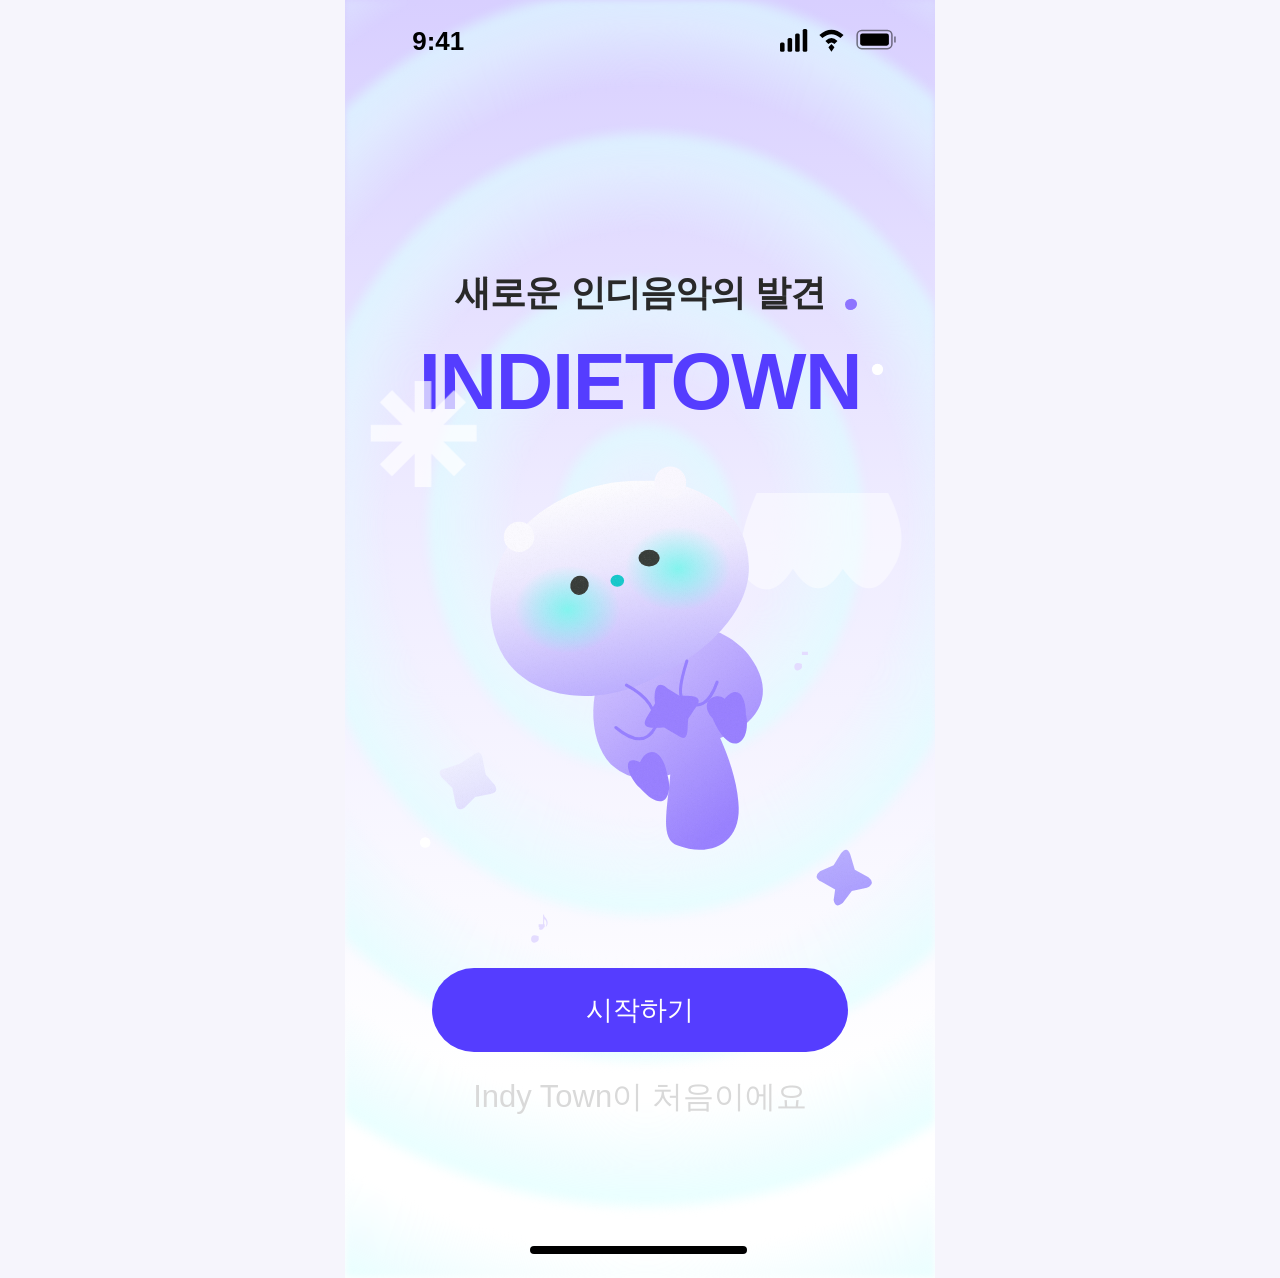
==== index.html @ c74fb6a5 "Recover complete Indietown screens and linked Buyer flow" ====
<!doctype html>
<html lang="ko">
<head>
  <meta charset="utf-8">
  <meta name="viewport" content="width=device-width, initial-scale=1">
  <meta name="theme-color" content="#ddd7ff">
  <title>INDIETOWN — 새로운 인디음악의 발견</title>
  <link rel="stylesheet" href="styles.css">
</head>
<body>
<main class="phone" aria-label="인디타운 시작 화면">
  <div class="rings" aria-hidden="true"></div>
  <header class="status" aria-hidden="true">
    <span>9:41</span>
    <svg width="78" height="17" viewBox="0 0 78 17" fill="currentColor"><rect x="0" y="9" width="3" height="6" rx="1"/><rect x="5" y="6" width="3" height="9" rx="1"/><rect x="10" y="3" width="3" height="12" rx="1"/><rect x="15" y="0" width="3" height="15" rx="1"/><path d="M26 4q8-7 16 0l-2 2q-6-5-12 0zm4 4q4-4 8 0l-2 2q-2-2-4 0zm2 4 2-2 2 2-2 3z"/><rect x="51" y="1" width="23" height="12" rx="3" fill="none" stroke="currentColor" stroke-opacity=".5"/><rect x="53" y="3" width="19" height="8" rx="1.5"/><path d="M76 5v4" stroke="currentColor" stroke-opacity=".5"/></svg>
  </header>
  <section class="heading">
    <h1>새로운 인디음악의 발견</h1>
    <p>INDIETOWN</p>
  </section>
  <svg class="art" viewBox="0 0 390 350" role="img" aria-label="별을 안고 떠 있는 보라색 인디타운 캐릭터">
    <defs>
      <linearGradient id="head" x1=".35" y1="0" x2=".6" y2="1"><stop stop-color="#fff"/><stop offset=".4" stop-color="#ece8ff"/><stop offset="1" stop-color="#b9aaff"/></linearGradient>
      <linearGradient id="body" x2=".6" y2="1"><stop stop-color="#d8ccff"/><stop offset="1" stop-color="#9981ff"/></linearGradient>
      <radialGradient id="blush"><stop stop-color="#79f8ee" stop-opacity=".9"/><stop offset="1" stop-color="#79f8ee" stop-opacity="0"/></radialGradient>
      <linearGradient id="star" x2="1" y2="1"><stop stop-color="#f2f3ff"/><stop offset="1" stop-color="#a89aff"/></linearGradient>
      <filter id="grain"><feTurbulence baseFrequency=".8" numOctaves="3" seed="7"/><feColorMatrix type="saturate" values="0"/><feComponentTransfer><feFuncA type="linear" slope=".1"/></feComponentTransfer><feComposite in2="SourceAlpha" operator="in"/><feBlend in="SourceGraphic" mode="soft-light"/></filter>
    </defs>
    <g opacity=".7" fill="#fff"><path d="M46 6h11v21l15-15 8 8-15 15h22v11H65l15 15-8 8-15-15v22H46V54L31 69l-8-8 15-15H17V35h21L23 20l8-8 15 15z"/><path d="M272 80q-17 39-7 56 16 18 31-6 17 26 33 0 18 26 33 0 13-19-3-50z" opacity=".7"/></g>
    <circle cx="335" cy="-45" r="3.5" fill="#8e75ff"/><circle cx="352" cy="-2" r="3.5" fill="white"/>
    <g filter="url(#grain)">
      <path d="M175 186c-16 27-14 62 4 76 12 9 24 8 36 4-2 24-7 43 5 47 21 8 43-1 40-29-1-14-7-31-12-42 24-9 35-26 24-47-8-16-23-23-35-27z" fill="url(#body)"/>
      <path d="M111 110c-21 28-19 67 1 87 19 19 53 22 82 10 35-14 73-43 73-78 0-38-35-58-69-57-34-1-65 12-87 38z" fill="url(#head)"/>
      <circle cx="115" cy="109" r="10" fill="#fbfaff"/><circle cx="215" cy="73" r="10.5" fill="#faf8ff"/>
      <ellipse cx="147" cy="157" rx="35" ry="29" fill="url(#blush)"/><ellipse cx="220" cy="130" rx="35" ry="28" fill="url(#blush)"/>
      <ellipse cx="155" cy="141" rx="6" ry="6.5" transform="rotate(30 155 141)" fill="#383d39"/><ellipse cx="201" cy="123" rx="7" ry="5.5" fill="#383d39"/><ellipse cx="180" cy="138" rx="4.5" ry="4" fill="#15c8cb"/>
      <path d="M186 207q21 11 19 28-8 15-26 0m47-44q-8 25-1 26 13 10 21-12" fill="none" stroke="#9780ff" stroke-width="2" stroke-linecap="round"/>
      <path d="M213 209c-8-7-9 4-8 10l-6 10c-4 8 7 6 12 6l10 6c7 4 5-7 6-12l6-9c4-7-7-6-12-6z" fill="#9980ff"/>
      <path d="M243 229c-10-11 2-18 8-13 10-11 14 1 14 10 4 19-10 31-22 3zM195 258c-13-6-8 10 0 17 17 19 22 3 18-9-3-17-13-19-18-8z" fill="#9980ff"/>
      <path d="m76 259 9-6q5-4 6 3l2 10 6 7q3 5-3 6l-10 2-7 7q-5 3-6-3l-2-10-7-7q-4-5 3-6zM324 342l-9-5q-6-3-1-7l9-4 5-8q4-5 6 1l3 10 9 5q5 4-1 7l-10 2-6 8q-5 4-6-2z" fill="url(#star)"/>
    </g>
    <g fill="#e4dcff"><path d="M302 185v8q-5-2-5 2c0 4 6 2 5-1v-7h4v-2zM128 365v8q-5-2-5 2c0 4 6 2 5-1v-7h4v-2z"/></g>
    <circle cx="53" cy="311" r="3.5" fill="#fff"/>
  </svg>
  <span class="dot dot-purple" aria-hidden="true"></span><span class="dot dot-white" aria-hidden="true"></span>
  <span class="music" aria-hidden="true">♪</span>
  <nav class="actions" aria-label="시작 메뉴">
    <a class="start-button" id="start" href="join.html">시작하기</a>
    <a class="new-user" href="join.html">Indy Town이 처음이에요</a>
  </nav>
  <div class="home-indicator" aria-hidden="true"></div>
</main>

</body>
</html>
---- styles.css ----
* { box-sizing: border-box; }
:root { font-family: Arial, 'Apple SD Gothic Neo', 'Noto Sans KR', sans-serif; color: #292929; background: #f6f5fc; }
body { margin: 0; min-height: 100svh; display: grid; place-items: center; }
.phone { width: min(100%, 590px); aspect-ratio: 590 / 1278; position: relative; overflow: hidden; isolation: isolate; container-type: inline-size; background: #fff; }
.rings { position: absolute; inset: 0; z-index: -1; background: linear-gradient(180deg, #d8cfff 0%, #eeebff 39%, #fff 84%); }
.rings::after { content: ''; position: absolute; inset: 0; background: repeating-radial-gradient(ellipse 73% 38% at 51% 41%, transparent 0%, #e3fcff8a 13%, #dcffff9c 19%, transparent 22%, transparent 30%); filter: blur(3px); }
.status { position: absolute; top: 2.25%; left: 11.4%; right: 6.2%; display: flex; justify-content: space-between; align-items: center; color: #000; font-size: 4.4cqw; font-weight: 600; line-height: 1; }
.status svg { width: 20cqw; height: auto; }
.heading { position: absolute; top: 21.15%; width: 100%; text-align: center; }
h1 { margin: 0; font-size: 6.1cqw; font-weight: 700; line-height: 1.3; letter-spacing: -.14cqw; }
.heading p { margin: 4.3cqw 0 0; font-size: 13.5cqw; font-weight: 800; line-height: 1; letter-spacing: -.22cqw; color: #553dff; }
.art { position: absolute; top: 29.1%; left: 0; width: 100%; height: auto; overflow: visible; }
.dot { position: absolute; width: 1.85cqw; height: 1.85cqw; border-radius: 50%; }
.dot-purple { top: 23.4%; left: 84.8%; background: #8d74ff; }
.dot-white { top: 28.5%; left: 89.3%; background: white; }
.music { position: absolute; top: 70.8%; left: 32.4%; color: #e4dcff; font-size: 4.7cqw; }
.actions { position: absolute; top: 75.75%; left: 14.75%; width: 70.5%; display: flex; flex-direction: column; align-items: center; gap: 4.2cqw; }
button { font: inherit; cursor: pointer; -webkit-tap-highlight-color: transparent; }
.actions > .start-button { width: 100%; height: 14.25cqw; border: 0; border-radius: 999px; background: #553dff; color: white; font-size: 4.5cqw; }
.new-user { padding: 0; border: 0; background: transparent; white-space: nowrap; color: #d9d9d9; font-size: 5.25cqw; line-height: 1.3; }
button:focus-visible { outline: 3px solid #1c887f; outline-offset: 5px; }
.actions > .start-button:active { background: #4830e8; }
.home-indicator { position: absolute; bottom: 1.85%; left: 31.3%; width: 36.8%; height: .62%; border-radius: 999px; background: #000; }
dialog { width: min(85%, 360px); border: 0; border-radius: 24px; padding: 28px; text-align: center; color: #292929; }
dialog::backdrop { background: #30265a66; }
dialog h2 { color: #553dff; }
dialog p { line-height: 1.7; }
dialog button { border: 0; border-radius: 20px; padding: 10px 24px; background: #553dff; color: white; }

/* Role introduction screen, recreated from the supplied image. */
a.new-user { text-decoration: none; }
a:focus-visible { outline: 3px solid #1c887f; outline-offset: 5px; }
.join-panel { position: absolute; top: 9.55%; left: 4.9%; width: 90.2%; bottom: 0; padding: 12.2cqw 6.3cqw 0; border-radius: 5.1cqw 5.1cqw 0 0; background: #fbfaff; }
.join-panel h1 { text-align: center; color: #553dff; font-size: 8.5cqw; line-height: 1.15; font-weight: 800; letter-spacing: -.15cqw; }
.join-question { margin: 3.2cqw -2cqw 7.4cqw; text-align: center; font-size: 5.1cqw; font-weight: 600; line-height: 1.3; letter-spacing: -.13cqw; white-space: nowrap; }
.role-list { display: flex; flex-direction: column; gap: 4.55cqw; }
.role-card { position: relative; height: 43.2cqw; overflow: hidden; border-radius: 2.6cqw; color: #fff; isolation: isolate; }
.listener { background: linear-gradient(155deg, #71fff0 0%, #20d5d3 55%, #0fb8c0 100%); }
.artist { background: linear-gradient(165deg, #14c9c5 0%, #39b8dd 45%, #9680ff 100%); }
.buyer { background: linear-gradient(155deg, #6443ff 0%, #795cff 58%, #9b85ff 100%); }
.role-copy { position: relative; z-index: 2; padding: 9.3cqw 0 0 6.6cqw; }
.role-copy h2 { margin: 0; font-size: 8.8cqw; line-height: 1.1; letter-spacing: -.18cqw; font-weight: 750; }
.role-label { margin: .35cqw 0 0; font-size: 4cqw; line-height: 1.35; letter-spacing: -.1cqw; }
.buyer .role-label { font-size: 3.25cqw; }
.role-description { margin: 2.3cqw 0 0; font-size: 4cqw; line-height: 1.5; letter-spacing: -.13cqw; }
.role-art { position: absolute; inset: 0; width: 100%; height: 100%; z-index: 1; }

.start-button { display: flex; align-items: center; justify-content: center; text-decoration: none; }

/* Listener / Buyer music preference screens. */
a.role-card { display: block; text-decoration: none; }
.preferences-panel { position: absolute; top: 9.55%; left: 4.9%; width: 90.2%; bottom: 0; border-radius: 5.1cqw 5.1cqw 0 0; background: #fbfaff; padding-top: 12.2cqw; }
.preferences-panel h1 { color: #553dff; text-align: center; font-size: 8.5cqw; line-height: 1.15; font-weight: 750; letter-spacing: -.12cqw; }
.preferences-question { text-align: center; font-size: 5.1cqw; font-weight: 600; line-height: 1.3; letter-spacing: -.15cqw; margin: 3.3cqw 0 9.4cqw; }
.keywords { display: flex; flex-direction: column; gap: 5.6cqw; padding: 0 3.5cqw; }
.keyword-row { display: flex; align-items: center; justify-content: space-around; gap: 2cqw; }
.keyword { flex: 0 0 auto; height: 14.7cqw; padding: 0 4.8cqw; border: .255cqw solid #9380ff; border-radius: 999px; color: #9380ff; background: transparent; font-size: 4.3cqw; line-height: 1; white-space: nowrap; }
.keyword[aria-pressed="true"] { color: #fff; background: #553dff; padding-inline: 2.3cqw; }
.keyword-row:last-child { justify-content: center; gap: 6.6cqw; }
.preferences-next { display: block; margin: 7cqw auto 0; width: 70.5cqw; height: 14.25cqw; border: 0; border-radius: 999px; font-size: 4.5cqw; background: #d9d9d9; color: white; }
.preferences-next:disabled { cursor: default; }

.keyword { display: inline-flex; align-items: center; justify-content: center; }
.keyword-remove { display: none; position: relative; width: 3.5cqw; height: 3.5cqw; margin-left: 1.5cqw; flex-shrink: 0; }
.keyword[aria-pressed="true"] .keyword-remove { display: inline-block; }
.keyword-remove::before, .keyword-remove::after { content: ''; position: absolute; top: 50%; left: 0; width: 100%; height: .45cqw; background: currentColor; border-radius: 1px; transform: translateY(-50%) rotate(45deg); }
.keyword-remove::after { transform: translateY(-50%) rotate(-45deg); }
.preferences-next:not(:disabled) { background: #553dff; }

/* Buyer professional plan. */
.plan-panel { position: absolute; top: 9.55%; left: 4.9%; width: 90.2%; bottom: 0; padding-top: 12.2cqw; border-radius: 5.1cqw 5.1cqw 0 0; background: #fbfaff; }
.plan-panel h1 { color: #553dff; text-align: center; font-size: 8.5cqw; line-height: 1.15; font-weight: 750; letter-spacing: -.12cqw; }
.plan-subtitle { text-align: center; font-size: 3.9cqw; font-weight: 600; line-height: 1.3; margin: 3.3cqw 0 9cqw; letter-spacing: -.08cqw; }
.professional-plan { position: relative; isolation: isolate; overflow: hidden; width: 77.1cqw; height: 117.3cqw; margin: 0 auto; border-radius: 2.6cqw; background: linear-gradient(160deg, #6749ff 0%, #795aff 50%, #9980ff 100%); color: white; padding-top: 10.6cqw; }
.professional-plan h2 { position: relative; margin: 0; text-align: center; font-size: 6.65cqw; line-height: 1.2; font-weight: 750; letter-spacing: -.12cqw; }
.plan-decoration { position: absolute; inset: 0; width: 100%; height: 100%; z-index: -1; }
.plan-benefits { position: relative; display: flex; flex-direction: column; justify-content: space-between; width: 67.8cqw; height: 60cqw; margin: 7.1cqw auto 0; padding: 8.5cqw 4.5cqw 9.3cqw 6.6cqw; list-style: none; border-radius: 2.6cqw; background: white; color: #444; }
.plan-benefits li { display: flex; align-items: center; gap: 2.8cqw; font-size: 4.5cqw; line-height: 1.5; letter-spacing: -.16cqw; white-space: nowrap; }
.benefit-check { position: relative; flex: 0 0 5.25cqw; height: 5.25cqw; border-radius: 50%; background: #9380ff; }
.benefit-check::after { content: ''; position: absolute; width: 1.3cqw; height: 2.2cqw; left: 1.7cqw; top: 1.1cqw; border: solid white; border-width: 0 .65cqw .65cqw 0; transform: rotate(40deg); }
.plan-price { position: relative; margin: 5cqw 0 0 11cqw; }
.plan-price del { display: block; font-size: 7cqw; line-height: 1.2; text-decoration-thickness: .45cqw; }
.plan-price::before { content: ''; position: absolute; left: -1.1cqw; top: 3.5cqw; width: 5.7cqw; height: 8.5cqw; border-left: .5cqw solid #fff; border-top: .5cqw solid #fff; transform: skewX(35deg); }
.plan-price strong { display: block; margin: 1.4cqw 0 0 7.2cqw; font-size: 9.7cqw; line-height: 1.1; letter-spacing: -.25cqw; white-space: nowrap; }
.payment-button { display: block; width: 70.5cqw; height: 14.25cqw; margin: 8cqw auto 0; border: 0; border-radius: 999px; background: #553dff; color: white; font-size: 4.5cqw; }
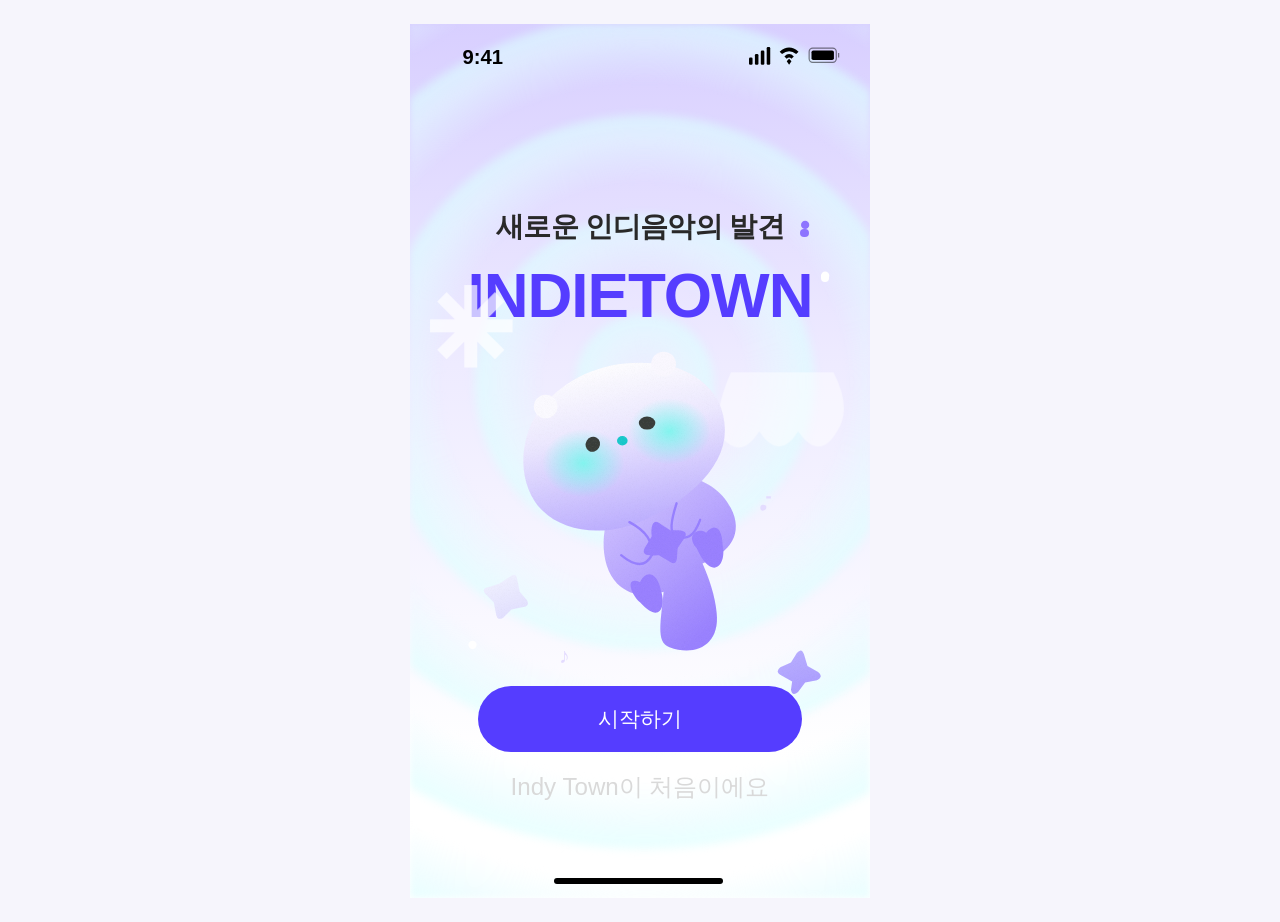
==== commit a2cd937a: "Adapt Indietown pages to viewport height and scrolling" ====
--- a/index.html
+++ b/index.html
@@ -2,13 +2,13 @@
 <html lang="ko">
 <head>
   <meta charset="utf-8">
-  <meta name="viewport" content="width=device-width, initial-scale=1">
+  <meta name="viewport" content="width=device-width, initial-scale=1, viewport-fit=cover">
   <meta name="theme-color" content="#ddd7ff">
   <title>INDIETOWN — 새로운 인디음악의 발견</title>
   <link rel="stylesheet" href="styles.css">
 </head>
 <body>
-<main class="phone" aria-label="인디타운 시작 화면">
+<main class="phone home-phone" aria-label="인디타운 시작 화면">
   <div class="rings" aria-hidden="true"></div>
   <header class="status" aria-hidden="true">
     <span>9:41</span>
--- a/styles.css
+++ b/styles.css
@@ -1,10 +1,11 @@
 * { box-sizing: border-box; }
 :root { font-family: Arial, 'Apple SD Gothic Neo', 'Noto Sans KR', sans-serif; color: #292929; background: #f6f5fc; }
-body { margin: 0; min-height: 100svh; display: grid; place-items: center; }
-.phone { width: min(100%, 590px); aspect-ratio: 590 / 1278; position: relative; overflow: hidden; isolation: isolate; container-type: inline-size; background: #fff; }
+body { margin: 0; min-height: 100svh; display: grid; justify-items: center; align-items: start; --available-height: 100svh; }
+.phone { width: min(100%, 460px); min-height: var(--available-height); position: relative; overflow: hidden; isolation: isolate; container-type: inline-size; background: #fff; }
+.home-phone { min-height: max(var(--available-height), min(190vw, 874px)); }
 .rings { position: absolute; inset: 0; z-index: -1; background: linear-gradient(180deg, #d8cfff 0%, #eeebff 39%, #fff 84%); }
 .rings::after { content: ''; position: absolute; inset: 0; background: repeating-radial-gradient(ellipse 73% 38% at 51% 41%, transparent 0%, #e3fcff8a 13%, #dcffff9c 19%, transparent 22%, transparent 30%); filter: blur(3px); }
-.status { position: absolute; top: 2.25%; left: 11.4%; right: 6.2%; display: flex; justify-content: space-between; align-items: center; color: #000; font-size: 4.4cqw; font-weight: 600; line-height: 1; }
+.status { position: absolute; top: max(5cqw, env(safe-area-inset-top)); left: 11.4%; right: 6.2%; display: flex; justify-content: space-between; align-items: center; color: #000; font-size: 4.4cqw; font-weight: 600; line-height: 1; }
 .status svg { width: 20cqw; height: auto; }
 .heading { position: absolute; top: 21.15%; width: 100%; text-align: center; }
 h1 { margin: 0; font-size: 6.1cqw; font-weight: 700; line-height: 1.3; letter-spacing: -.14cqw; }
@@ -20,7 +21,7 @@
 .new-user { padding: 0; border: 0; background: transparent; white-space: nowrap; color: #d9d9d9; font-size: 5.25cqw; line-height: 1.3; }
 button:focus-visible { outline: 3px solid #1c887f; outline-offset: 5px; }
 .actions > .start-button:active { background: #4830e8; }
-.home-indicator { position: absolute; bottom: 1.85%; left: 31.3%; width: 36.8%; height: .62%; border-radius: 999px; background: #000; }
+.home-indicator { position: absolute; bottom: max(3cqw, env(safe-area-inset-bottom)); left: 31.3%; width: 36.8%; height: 1.3cqw; border-radius: 999px; background: #000; }
 dialog { width: min(85%, 360px); border: 0; border-radius: 24px; padding: 28px; text-align: center; color: #292929; }
 dialog::backdrop { background: #30265a66; }
 dialog h2 { color: #553dff; }
@@ -30,7 +31,7 @@
 /* Role introduction screen, recreated from the supplied image. */
 a.new-user { text-decoration: none; }
 a:focus-visible { outline: 3px solid #1c887f; outline-offset: 5px; }
-.join-panel { position: absolute; top: 9.55%; left: 4.9%; width: 90.2%; bottom: 0; padding: 12.2cqw 6.3cqw 0; border-radius: 5.1cqw 5.1cqw 0 0; background: #fbfaff; }
+.join-panel { position: relative; width: 90.2%; margin: 20.68cqw auto 0; min-height: calc(var(--available-height) - 20.68cqw); padding: 12.2cqw 6.3cqw max(18cqw, env(safe-area-inset-bottom)); border-radius: 5.1cqw 5.1cqw 0 0; background: #fbfaff; }
 .join-panel h1 { text-align: center; color: #553dff; font-size: 8.5cqw; line-height: 1.15; font-weight: 800; letter-spacing: -.15cqw; }
 .join-question { margin: 3.2cqw -2cqw 7.4cqw; text-align: center; font-size: 5.1cqw; font-weight: 600; line-height: 1.3; letter-spacing: -.13cqw; white-space: nowrap; }
 .role-list { display: flex; flex-direction: column; gap: 4.55cqw; }
@@ -49,11 +50,11 @@
 
 /* Listener / Buyer music preference screens. */
 a.role-card { display: block; text-decoration: none; }
-.preferences-panel { position: absolute; top: 9.55%; left: 4.9%; width: 90.2%; bottom: 0; border-radius: 5.1cqw 5.1cqw 0 0; background: #fbfaff; padding-top: 12.2cqw; }
+.preferences-panel { position: relative; width: 90.2%; margin: 20.68cqw auto 0; min-height: calc(var(--available-height) - 20.68cqw); padding-bottom: max(18cqw, env(safe-area-inset-bottom)); border-radius: 5.1cqw 5.1cqw 0 0; background: #fbfaff; padding-top: 12.2cqw; }
 .preferences-panel h1 { color: #553dff; text-align: center; font-size: 8.5cqw; line-height: 1.15; font-weight: 750; letter-spacing: -.12cqw; }
 .preferences-question { text-align: center; font-size: 5.1cqw; font-weight: 600; line-height: 1.3; letter-spacing: -.15cqw; margin: 3.3cqw 0 9.4cqw; }
 .keywords { display: flex; flex-direction: column; gap: 5.6cqw; padding: 0 3.5cqw; }
-.keyword-row { display: flex; align-items: center; justify-content: space-around; gap: 2cqw; }
+.keyword-row { display: flex; flex-wrap: wrap; align-items: center; justify-content: space-around; gap: 2cqw; }
 .keyword { flex: 0 0 auto; height: 14.7cqw; padding: 0 4.8cqw; border: .255cqw solid #9380ff; border-radius: 999px; color: #9380ff; background: transparent; font-size: 4.3cqw; line-height: 1; white-space: nowrap; }
 .keyword[aria-pressed="true"] { color: #fff; background: #553dff; padding-inline: 2.3cqw; }
 .keyword-row:last-child { justify-content: center; gap: 6.6cqw; }
@@ -68,7 +69,7 @@
 .preferences-next:not(:disabled) { background: #553dff; }
 
 /* Buyer professional plan. */
-.plan-panel { position: absolute; top: 9.55%; left: 4.9%; width: 90.2%; bottom: 0; padding-top: 12.2cqw; border-radius: 5.1cqw 5.1cqw 0 0; background: #fbfaff; }
+.plan-panel { position: relative; width: 90.2%; margin: 20.68cqw auto 0; min-height: calc(var(--available-height) - 20.68cqw); padding-bottom: max(18cqw, env(safe-area-inset-bottom)); padding-top: 12.2cqw; border-radius: 5.1cqw 5.1cqw 0 0; background: #fbfaff; }
 .plan-panel h1 { color: #553dff; text-align: center; font-size: 8.5cqw; line-height: 1.15; font-weight: 750; letter-spacing: -.12cqw; }
 .plan-subtitle { text-align: center; font-size: 3.9cqw; font-weight: 600; line-height: 1.3; margin: 3.3cqw 0 9cqw; letter-spacing: -.08cqw; }
 .professional-plan { position: relative; isolation: isolate; overflow: hidden; width: 77.1cqw; height: 117.3cqw; margin: 0 auto; border-radius: 2.6cqw; background: linear-gradient(160deg, #6749ff 0%, #795aff 50%, #9980ff 100%); color: white; padding-top: 10.6cqw; }
@@ -83,3 +84,16 @@
 .plan-price::before { content: ''; position: absolute; left: -1.1cqw; top: 3.5cqw; width: 5.7cqw; height: 8.5cqw; border-left: .5cqw solid #fff; border-top: .5cqw solid #fff; transform: skewX(35deg); }
 .plan-price strong { display: block; margin: 1.4cqw 0 0 7.2cqw; font-size: 9.7cqw; line-height: 1.1; letter-spacing: -.25cqw; white-space: nowrap; }
 .payment-button { display: block; width: 70.5cqw; height: 14.25cqw; margin: 8cqw auto 0; border: 0; border-radius: 999px; background: #553dff; color: white; font-size: 4.5cqw; }
+
+/* Keep long pages in document flow, with reachable controls on short screens. */
+.start-button, .preferences-next, .payment-button { min-height: 44px; }
+.keyword { min-height: 44px; font-size: clamp(14px, 4.3cqw, 25.37px); }
+dialog { max-height: calc(100svh - 32px); overflow-y: auto; }
+@media (min-width: 768px) {
+  body { padding: 24px 0; --available-height: calc(100svh - 48px); }
+}
+@media (max-width: 359px) {
+  .join-question, .preferences-question { white-space: normal; }
+  .role-label { font-size: max(12px, 4cqw); }
+  .buyer .role-label { font-size: max(11px, 3.25cqw); }
+}
